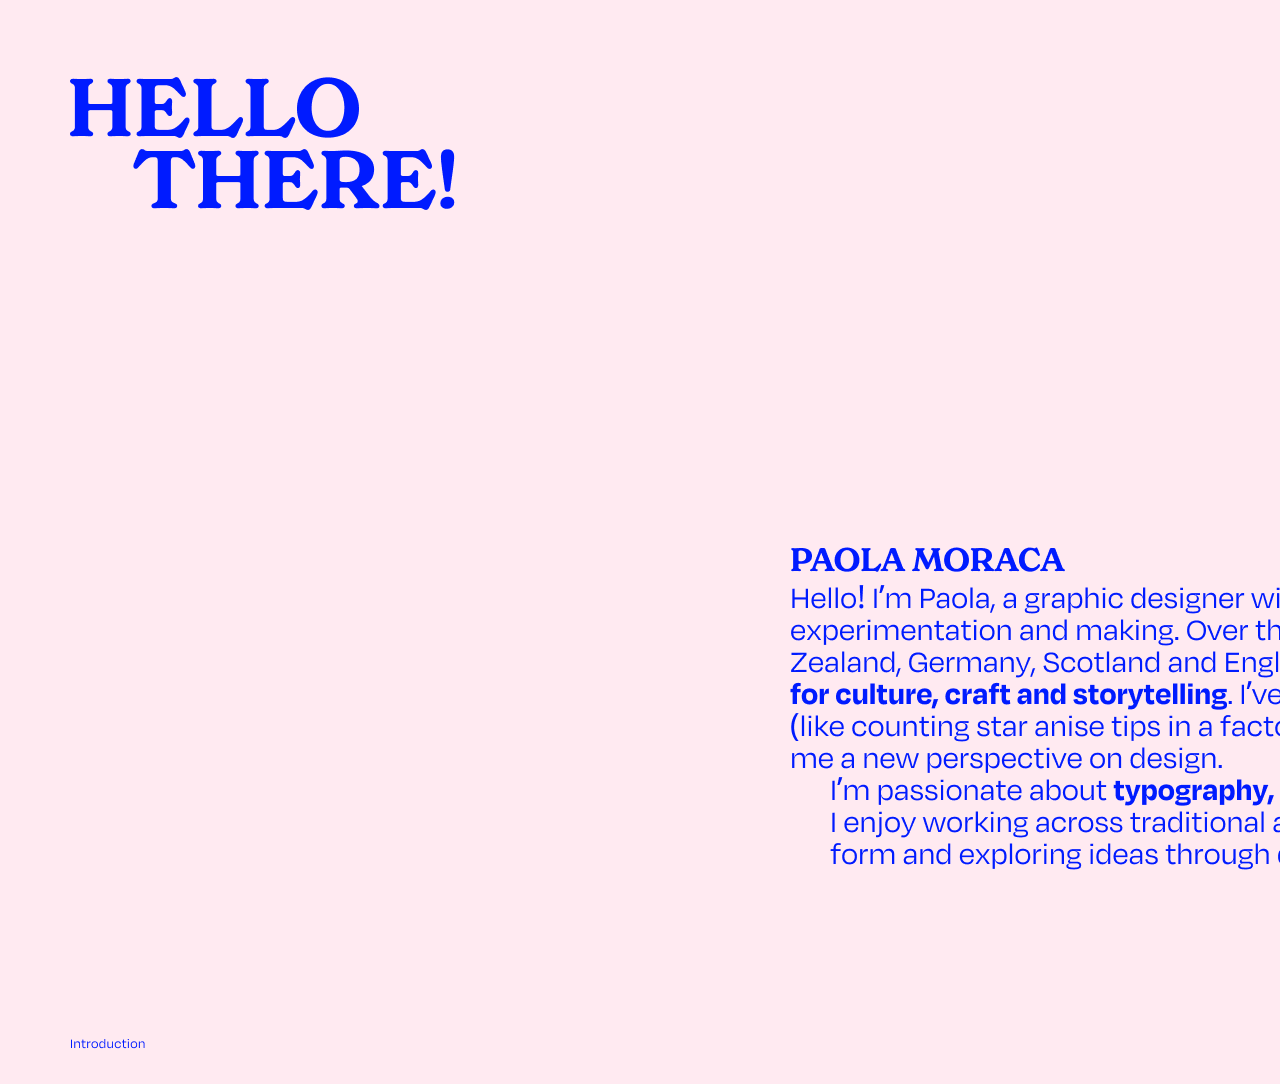
==== about.html @ 7eaec28c "Create about.html" ====
<!DOCTYPE html>
<html lang="it">
<head>
  <meta charset="UTF-8">
  <meta name="viewport" content="width=device-width, initial-scale=1.0">
  <title>About</title>

  <link rel="stylesheet" href="style.css">
</head>

<body class="about-page">

<img src="images/about.png" class="about-img">

</body>
</html>
---- style.css ----
/* =========================
   FONTS
========================= */

@font-face {
  font-family: "HC Gleam";
  src: url("./fonts/hc-gleam.otf") format("opentype");
}

@font-face {
  font-family: "New Spirit";
  src: url("./fonts/new-spirit.otf") format("opentype");
}

@font-face {
  font-family: "New Spirit Bold";
  src: url("./fonts/new-spirit-bold.otf") format("opentype");
}

/* =========================
   RESET BASE
========================= */

body {
  margin: 0;
  padding: 0;
  background: #FFEAF1;
  color: #FF4FB8;
  overflow: hidden;
}

/* =========================
   COVER
========================= */

.bg {
  position: fixed;
  inset: 0;
  background-image: url("./images/cover.png");
  background-size: cover;
  background-position: center;
  z-index: 0;
  pointer-events: none;
}

/* =========================
   WORK (ALTO SINISTRA)
========================= */

.work {
  position: absolute;
  top: 40px;
  left: 40px;

  display: flex;
  flex-direction: column;
  gap: 4px;
  z-index: 5;
}

.work-title {
  font-family: "New Spirit Bold";
  font-size: 22px;
  margin-bottom: 6px;
}

.project {
  font-family: "New Spirit";
  font-size: 16px;
  text-decoration: none;
  color: #FF4FB8;

  line-height: 1.05;
  letter-spacing: 0.4px;
}

.project:hover {
  opacity: 0.6;
  transform: translateX(5px);
}

/* =========================
   ABOUT (ALTO DESTRA)
========================= */

.about-link {
  position: absolute;
  top: 40px;
  right: 40px;

  font-family: "New Spirit";
  font-size: 16px;
  text-decoration: none;
  color: #FF4FB8;

  z-index: 5;
}

.about-link:hover {
  opacity: 0.6;
}

/* =========================
   NAME (BASSO SINISTRA)
========================= */

.name-bottom {
  position: absolute;
  bottom: 40px;
  left: 40px;

  font-family: "HC Gleam", serif;
  font-size: 48px;
  line-height: 0.9;

  z-index: 5;
}
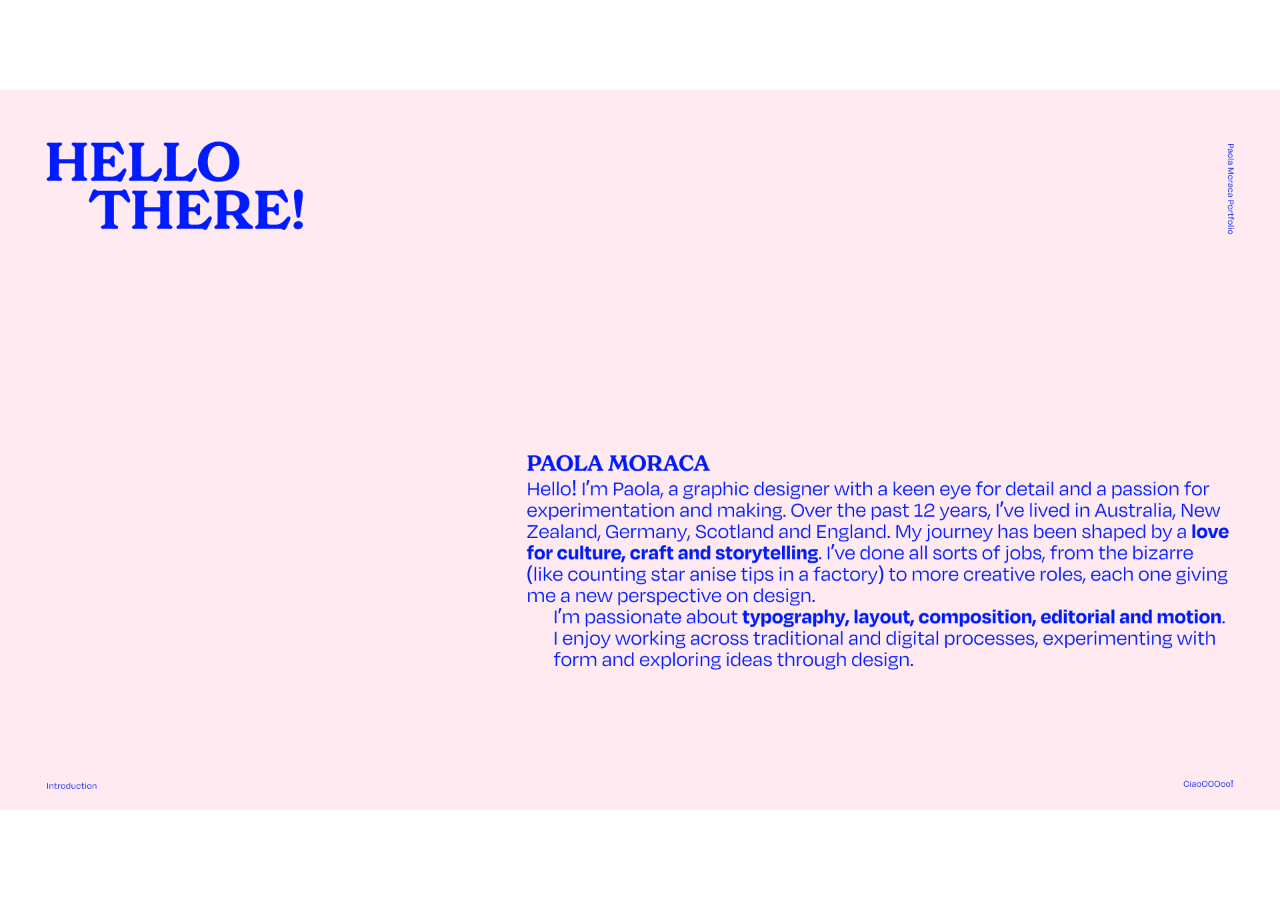
==== commit 82e18248: "Update about.html" ====
--- a/about.html
+++ b/about.html
@@ -1,16 +1,16 @@
 <!DOCTYPE html>
 <html lang="it">
 <head>
-  <meta charset="UTF-8">
-  <meta name="viewport" content="width=device-width, initial-scale=1.0">
-  <title>About</title>
+<meta charset="UTF-8">
+<meta name="viewport" content="width=device-width, initial-scale=1.0">
+<title>About</title>
 
-  <link rel="stylesheet" href="style.css">
+<link rel="stylesheet" href="style.css">
 </head>
 
-<body class="about-page">
+<body class="single-page">
 
-<img src="images/about.png" class="about-img">
+<img src="images/about.png" alt="About">
 
 </body>
 </html>
--- a/style.css
+++ b/style.css
@@ -1,118 +1,163 @@
-
-/* =========================
-   FONTS
-========================= */
+/* --------------------
+FONTS
+-------------------- */
 
 @font-face {
-  font-family: "HC Gleam";
-  src: url("./fonts/hc-gleam.otf") format("opentype");
+    font-family: "New Spirit";
+    src: url("./fonts/new-spirit.otf") format("opentype");
 }
 
 @font-face {
-  font-family: "New Spirit";
-  src: url("./fonts/new-spirit.otf") format("opentype");
+    font-family: "New Spirit Bold";
+    src: url("./fonts/new-spirit-bold.otf") format("opentype");
 }
 
 @font-face {
-  font-family: "New Spirit Bold";
-  src: url("./fonts/new-spirit-bold.otf") format("opentype");
+    font-family: "Degular";
+    src: url("./fonts/degular.otf") format("opentype");
 }
 
-/* =========================
-   RESET BASE
-========================= */
+/* --------------------
+HOME
+-------------------- */
 
-body {
-  margin: 0;
-  padding: 0;
-  background: #FFEAF1;
-  color: #FF4FB8;
-  overflow: hidden;
+.home{
+    margin:0;
+    overflow:hidden;
+    background:#FFEAF1;
 }
 
-/* =========================
-   COVER
-========================= */
+/* cover */
 
-.bg {
-  position: fixed;
-  inset: 0;
-  background-image: url("./images/cover.png");
-  background-size: cover;
-  background-position: center;
-  z-index: 0;
-  pointer-events: none;
+.bg{
+    position:fixed;
+    inset:0;
+
+    background-image:url("./images/cover.png");
+    background-size:cover;
+    background-position:center;
+
+    z-index:0;
 }
 
-/* =========================
-   WORK (ALTO SINISTRA)
-========================= */
+/* work */
 
-.work {
-  position: absolute;
-  top: 40px;
-  left: 40px;
+.work{
+    position:absolute;
+    top:40px;
+    left:40px;
 
-  display: flex;
-  flex-direction: column;
-  gap: 4px;
-  z-index: 5;
+    z-index:10;
+
+    display:flex;
+    flex-direction:column;
 }
 
-.work-title {
-  font-family: "New Spirit Bold";
-  font-size: 22px;
-  margin-bottom: 6px;
+.work-title{
+    font-family:"New Spirit Bold";
+    font-size:24px;
+
+    color:#FF4FB8;
+
+    margin-bottom:10px;
 }
 
-.project {
-  font-family: "New Spirit";
-  font-size: 16px;
-  text-decoration: none;
-  color: #FF4FB8;
+.project{
+    font-family:"New Spirit";
+    font-size:18px;
 
-  line-height: 1.05;
-  letter-spacing: 0.4px;
+    line-height:1.05;
+
+    text-decoration:none;
+    color:#FF4FB8;
 }
 
-.project:hover {
-  opacity: 0.6;
-  transform: translateX(5px);
+.project:hover{
+    opacity:.6;
 }
 
-/* =========================
-   ABOUT (ALTO DESTRA)
-========================= */
+/* menu right */
 
-.about-link {
-  position: absolute;
-  top: 40px;
-  right: 40px;
+.menu-right{
+    position:absolute;
 
-  font-family: "New Spirit";
-  font-size: 16px;
-  text-decoration: none;
-  color: #FF4FB8;
+    top:40px;
+    right:40px;
 
-  z-index: 5;
+    z-index:10;
+
+    display:flex;
+    flex-direction:column;
+    align-items:flex-end;
+
+    gap:4px;
 }
 
-.about-link:hover {
-  opacity: 0.6;
+.menu-right a{
+    font-family:"New Spirit";
+    font-size:18px;
+
+    color:#FF4FB8;
+    text-decoration:none;
 }
 
-/* =========================
-   NAME (BASSO SINISTRA)
-========================= */
+.menu-right a:hover{
+    opacity:.6;
+}
 
-.name-bottom {
-  position: absolute;
-  bottom: 40px;
-  left: 40px;
+/* nome */
 
-  font-family: "HC Gleam", serif;
-  font-size: 48px;
-  line-height: 0.9;
+.name{
+    position:absolute;
 
-  z-index: 5;
+    left:40px;
+    bottom:40px;
+
+    z-index:10;
+
+    font-family:"New Spirit Bold";
+    font-size:72px;
+
+    line-height:.82;
+
+    color:#FF4FB8;
 }
+
+/* --------------------
+PROJECT PAGES
+-------------------- */
+
+.project-page-body{
+    margin:0;
+    background:white;
+}
+
+.project-page{
+    width:100%;
+}
+
+.project-page img{
+    width:100%;
+    height:auto;
+    display:block;
+}
+
+/* --------------------
+ABOUT + CONTACT
+-------------------- */
+
+.single-page{
+    margin:0;
+    width:100vw;
+    height:100vh;
+    overflow:hidden;
+    background:white;
+}
+
+.single-page img{
+    width:100vw;
+    height:100vh;
+
+    object-fit:contain;
+    display:block;
+}
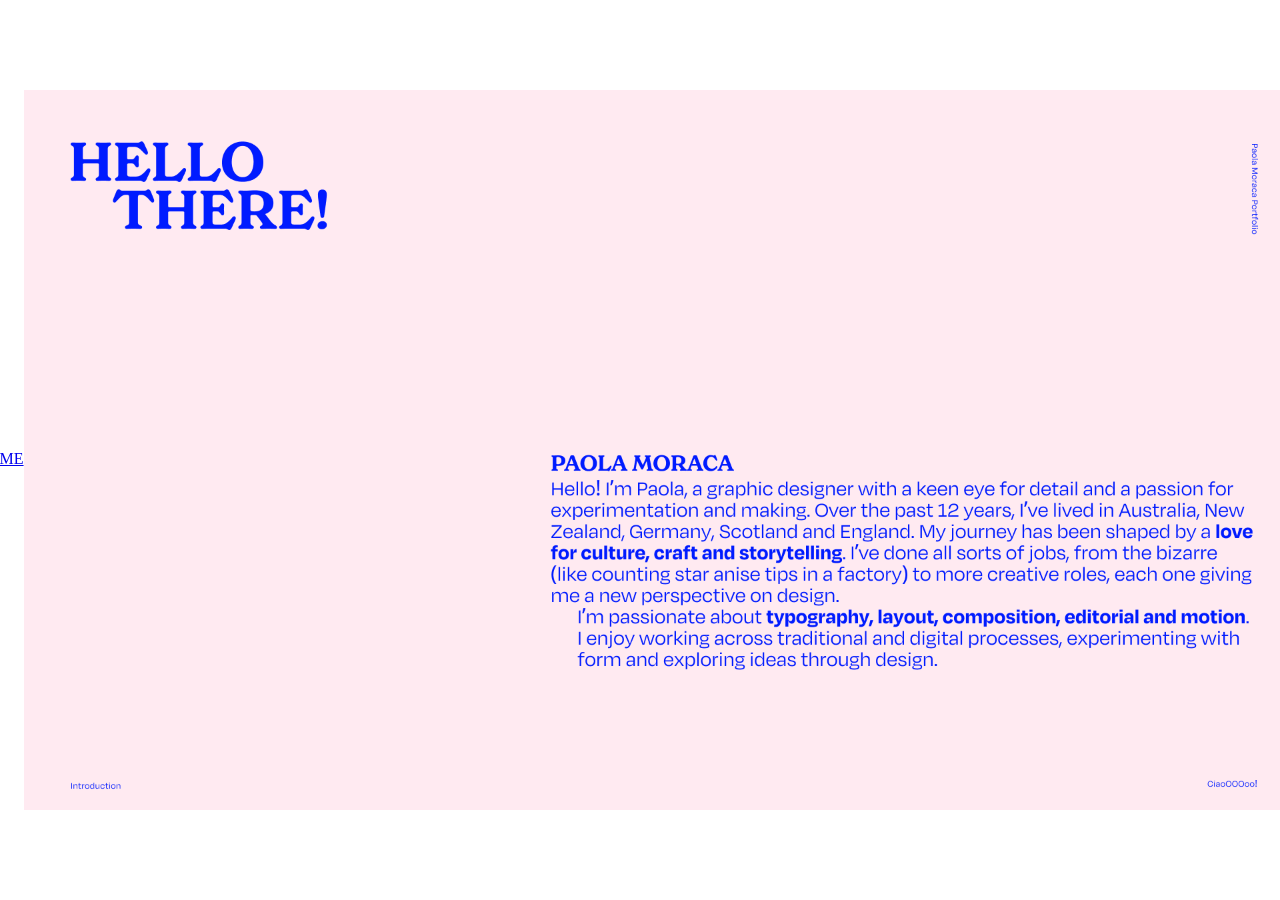
==== commit 062f7add: "Update about.html" ====
--- a/about.html
+++ b/about.html
@@ -1,16 +1,23 @@
 <!DOCTYPE html>
 <html lang="it">
+
 <head>
-<meta charset="UTF-8">
-<meta name="viewport" content="width=device-width, initial-scale=1.0">
-<title>About</title>
-
-<link rel="stylesheet" href="style.css">
+  <meta charset="UTF-8">
+  <meta name="viewport" content="width=device-width, initial-scale=1.0">
+  <title>About</title>
+  <link rel="stylesheet" href="style.css">
 </head>
 
 <body class="single-page">
 
-<img src="images/about.png" alt="About">
+  <!-- HOME BUTTON -->
+  <header class="top">
+    <a href="index.html">← HOME</a>
+  </header>
+
+  <!-- ABOUT IMAGE -->
+  <img src="images/about.png" alt="About">
 
 </body>
+
 </html>
--- a/style.css
+++ b/style.css
@@ -1,163 +1,359 @@
-/* --------------------
-FONTS
--------------------- */
-
-@font-face {
-    font-family: "New Spirit";
-    src: url("./fonts/new-spirit.otf") format("opentype");
-}
-
-@font-face {
-    font-family: "New Spirit Bold";
-    src: url("./fonts/new-spirit-bold.otf") format("opentype");
-}
-
-@font-face {
-    font-family: "Degular";
-    src: url("./fonts/degular.otf") format("opentype");
-}
-
-/* --------------------
-HOME
--------------------- */
+/* =========================
+   RESET
+========================= */
+
+*{
+  box-sizing:border-box;
+}
+
+html, body{
+  margin:0;
+  padding:0;
+  width:100%;
+  overflow-x:hidden;
+  -webkit-text-size-adjust:100%;
+}
+
+body{
+  background:#FFEAF1;
+}
+
+/* =========================
+   FONT (WEB SAFE FIX)
+========================= */
+
+@font-face{
+  font-family:"New Spirit";
+  src:url("./fonts/newspirit.woff2") format("woff2"),
+      url("./fonts/newspirit.woff") format("woff");
+  font-display:swap;
+}
+
+@font-face{
+  font-family:"New Spirit Bold";
+  src:url("./fonts/newspirit-bold.woff2") format("woff2"),
+      url("./fonts/newspirit-bold.woff") format("woff");
+  font-weight:700;
+  font-style:normal;
+  font-display:swap;
+}
+
+/* =========================
+   TYPO RESPONSIVE
+========================= */
+
+html{
+  font-size:16px;
+}
+
+@media (max-width:768px){
+  html{ font-size:14px; }
+}
+
+@media (max-width:480px){
+  html{ font-size:13px; }
+}
+
+/* =========================
+   HOME
+========================= */
 
 .home{
-    margin:0;
-    overflow:hidden;
-    background:#FFEAF1;
-}
-
-/* cover */
+  overflow:hidden;
+}
 
 .bg{
-    position:fixed;
-    inset:0;
-
-    background-image:url("./images/cover.png");
-    background-size:cover;
-    background-position:center;
-
-    z-index:0;
-}
-
-/* work */
+  position:fixed;
+  inset:0;
+  background-image:url("./images/cover.png");
+  background-size:cover;
+  background-position:center;
+  z-index:0;
+}
+
+/* =========================
+   COVER TEXT
+========================= */
+
+.cover-text{
+  position:fixed;
+  top:50%;
+  left:40px;
+  transform:translateY(-60%);
+  width:min(600px, 40vw);
+  z-index:2;
+  pointer-events:none;
+}
+
+/* =========================
+   MENU LEFT
+========================= */
 
 .work{
-    position:absolute;
-    top:40px;
-    left:40px;
-
-    z-index:10;
-
-    display:flex;
+  position:absolute;
+  top:20px;
+  left:40px;
+  z-index:10;
+}
+
+.menu-group{
+  display:flex;
+  flex-direction:column;
+}
+
+.work-title{
+  font-family:"New Spirit Bold";
+  font-size:1.2rem;
+  color:#FF4FB8;
+  cursor:pointer;
+  transition:color .2s ease;
+}
+
+.work-title:hover{
+  color:#FFEAF1;
+}
+
+.submenu{
+  display:none;
+  flex-direction:column;
+  gap:4px;
+}
+
+.menu-group:hover .submenu{
+  display:flex;
+}
+
+.project{
+  font-family:"New Spirit";
+  font-size:1rem;
+  color:#FF4FB8;
+  text-decoration:none;
+  transition:color .2s ease;
+}
+
+.project:hover{
+  color:#FFEAF1;
+}
+
+/* =========================
+   TOP LINKS
+========================= */
+
+.center-link,
+.about-link{
+  position:absolute;
+  top:20px;
+  font-family:"New Spirit Bold";
+  font-size:1.2rem;
+  color:#FF4FB8;
+  text-decoration:none;
+  z-index:10;
+  transition:color .2s ease;
+}
+
+.center-link{
+  left:50%;
+  transform:translateX(-50%);
+}
+
+.about-link{
+  right:40px;
+}
+
+.center-link:hover,
+.about-link:hover{
+  color:#FFEAF1;
+}
+
+/* =========================
+   FOOTER HOME
+========================= */
+
+.footer{
+  position:absolute;
+  bottom:20px;
+  left:0;
+  width:100%;
+  display:flex;
+  flex-wrap:wrap;
+  justify-content:space-between;
+  padding:0 40px;
+  gap:10px;
+}
+
+.label{
+  font-family:"New Spirit Bold";
+  font-size:1rem;
+  color:#FF4FB8;
+}
+
+.value{
+  font-family:"New Spirit";
+  font-size:1.15rem;
+  color:#FF4FB8;
+  text-decoration:none;
+}
+
+/* ❗ HOVER SENZA TRASPARENZA */
+.value:hover{
+  color:#FFEAF1;
+  opacity:1;
+}
+
+/* =========================
+   PROJECT PAGE BASE
+========================= */
+
+.project-page-body{
+  margin:0;
+  background:white;
+}
+
+.project-page{
+  width:100%;
+  overflow-x:hidden;
+}
+
+.project-page img,
+.project-page video{
+  width:100%;
+  height:auto;
+  display:block;
+}
+
+/* =========================
+   CLAY TO CLOUD IFRAME FIX
+========================= */
+
+.external-iframe{
+  width:100%;
+  height:100vh;
+  height:100svh;
+  border:0;
+  display:block;
+}
+
+/* =========================
+   PROJECT NAV (TOP + BOTTOM)
+========================= */
+
+.project-nav-top,
+.project-nav-bottom{
+  display:flex;
+  justify-content:space-between;
+  align-items:center;
+  padding:20px 40px;
+
+  background:#001BFF;
+  min-height:60px;
+}
+
+.project-nav-top a,
+.project-nav-bottom a{
+  font-family:"New Spirit Bold";
+  font-size:18px;
+  color:#FF4FB8;
+
+  text-decoration:none;
+
+  /* ❗ FIX: niente trasparenza */
+  opacity:1;
+  transition:color .2s ease;
+}
+
+/* ❗ hover SOLO colore */
+.project-nav-top a:hover,
+.project-nav-bottom a:hover{
+  color:#FFEAF1;
+  opacity:1;
+}
+
+.project-counter{
+  font-family:"New Spirit Bold";
+  font-size:18px;
+  color:#FF4FB8;
+}
+
+.project-counter a{
+  font-family:"New Spirit Bold";
+  font-size:18px;
+  color:#FF4FB8;
+  text-decoration:none;
+  transition:color .2s ease;
+}
+
+.project-counter a:hover{
+  color:#FFEAF1;
+}
+
+/* =========================
+   ABOUT PAGE FIX (NO MORE HUGE IMAGE)
+========================= */
+
+.single-page{
+  margin:0;
+  width:100%;
+  min-height:100vh;
+  display:flex;
+  justify-content:center;
+  align-items:center;
+  overflow:hidden;
+  background:white;
+}
+
+.single-page img{
+  max-width:100%;
+  max-height:100vh;
+  width:auto;
+  height:auto;
+  object-fit:contain;
+}
+
+/* =========================
+   MOBILE FIX
+========================= */
+
+@media (max-width:768px){
+
+  .work{
+    left:20px;
+  }
+
+  .about-link{
+    right:20px;
+  }
+
+  .footer{
     flex-direction:column;
-}
-
-.work-title{
-    font-family:"New Spirit Bold";
-    font-size:24px;
-
-    color:#FF4FB8;
-
-    margin-bottom:10px;
-}
-
-.project{
-    font-family:"New Spirit";
-    font-size:18px;
-
-    line-height:1.05;
-
-    text-decoration:none;
-    color:#FF4FB8;
-}
-
-.project:hover{
-    opacity:.6;
-}
-
-/* menu right */
-
-.menu-right{
-    position:absolute;
-
-    top:40px;
-    right:40px;
-
-    z-index:10;
-
-    display:flex;
-    flex-direction:column;
-    align-items:flex-end;
-
-    gap:4px;
-}
-
-.menu-right a{
-    font-family:"New Spirit";
-    font-size:18px;
-
-    color:#FF4FB8;
-    text-decoration:none;
-}
-
-.menu-right a:hover{
-    opacity:.6;
-}
-
-/* nome */
-
-.name{
-    position:absolute;
-
-    left:40px;
-    bottom:40px;
-
-    z-index:10;
-
-    font-family:"New Spirit Bold";
-    font-size:72px;
-
-    line-height:.82;
-
-    color:#FF4FB8;
-}
-
-/* --------------------
-PROJECT PAGES
--------------------- */
-
-.project-page-body{
-    margin:0;
-    background:white;
-}
-
-.project-page{
-    width:100%;
-}
-
-.project-page img{
-    width:100%;
-    height:auto;
-    display:block;
-}
-
-/* --------------------
-ABOUT + CONTACT
--------------------- */
-
-.single-page{
-    margin:0;
-    width:100vw;
-    height:100vh;
-    overflow:hidden;
-    background:white;
-}
-
-.single-page img{
-    width:100vw;
-    height:100vh;
-
-    object-fit:contain;
-    display:block;
-}
+    padding:0 20px 20px;
+  }
+
+  .project-nav-top,
+  .project-nav-bottom{
+    padding:15px 20px;
+  }
+
+  .project-nav-top a,
+  .project-nav-bottom a,
+  .project-counter{
+    font-size:14px;
+  }
+}
+
+/* =========================
+   NAV CLICK FIX
+========================= */
+
+.project-nav-top,
+.project-nav-bottom{
+  position:relative;
+  z-index:999;
+}
+
+.project-nav-top a,
+.project-nav-bottom a{
+  position:relative;
+  z-index:999;
+  display:inline-block;
+  pointer-events:auto;
+}
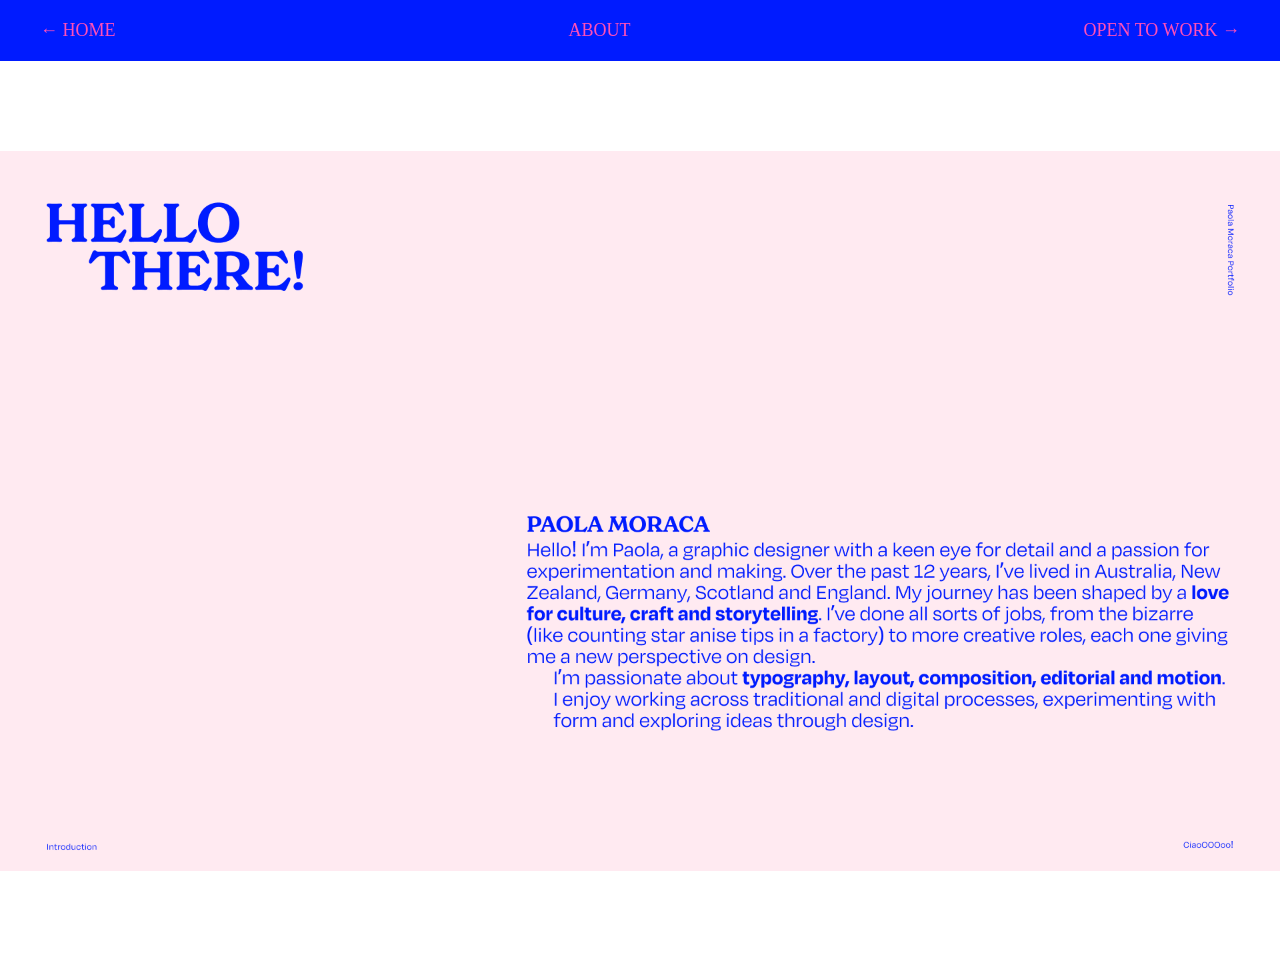
==== commit 665669ef: "Update about.html" ====
--- a/about.html
+++ b/about.html
@@ -8,16 +8,29 @@
   <link rel="stylesheet" href="style.css">
 </head>
 
-<body class="single-page">
+<body class="project-page-body">
 
-  <!-- HOME BUTTON -->
-  <header class="top">
+<!-- TOP NAV (UGUALE AI PROGETTI) -->
+<nav class="project-nav-top">
+
+  <div class="project-nav-left">
     <a href="index.html">← HOME</a>
-  </header>
+  </div>
 
-  <!-- ABOUT IMAGE -->
+  <div class="project-counter">
+    ABOUT
+  </div>
+
+  <div class="project-nav-right">
+    <a href="open-to-work.html">OPEN TO WORK →</a>
+  </div>
+
+</nav>
+
+<!-- ABOUT CONTENT -->
+<main class="single-page">
   <img src="images/about.png" alt="About">
+</main>
 
 </body>
-
 </html>
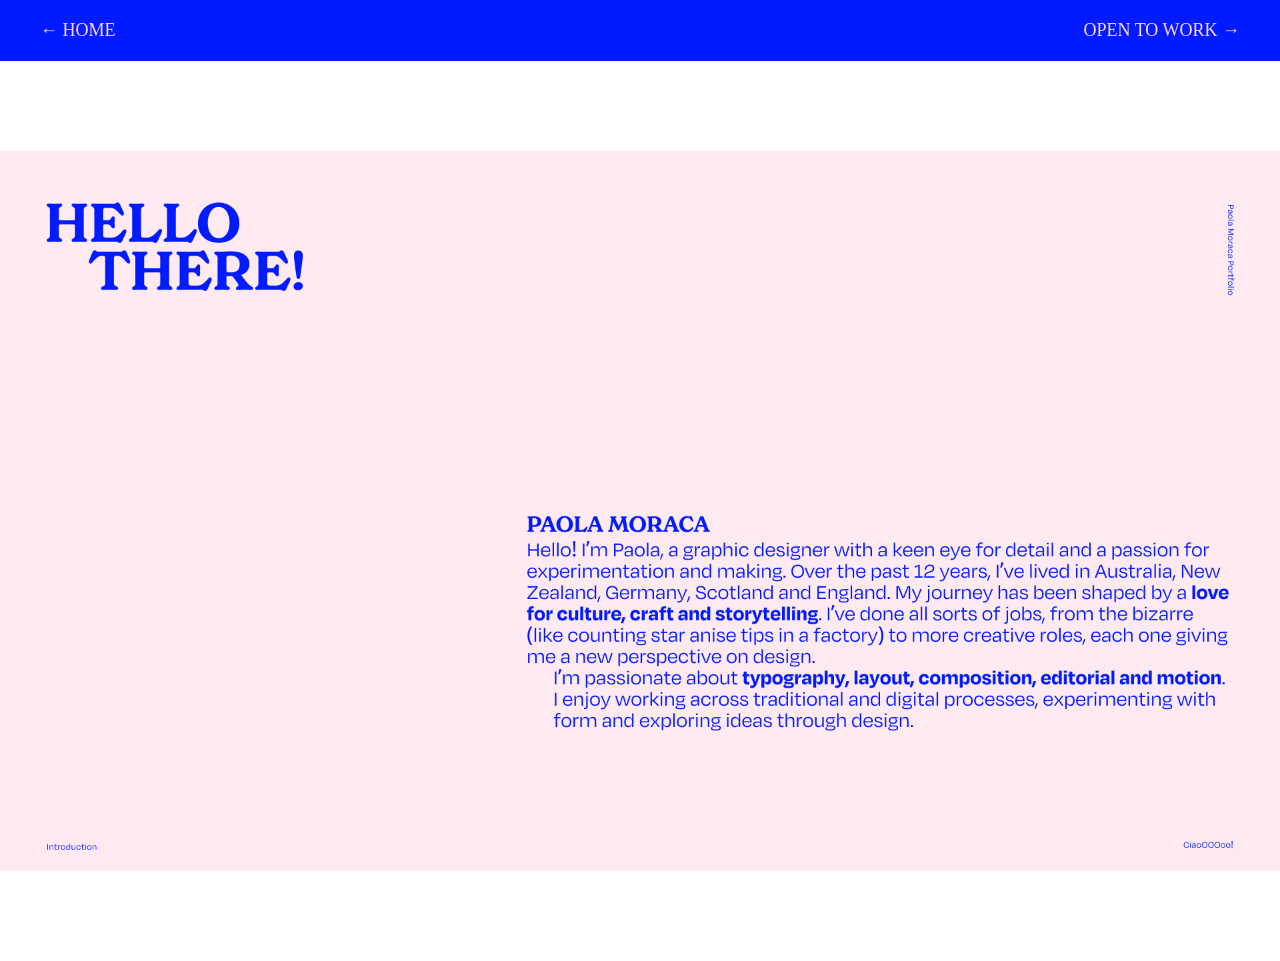
==== commit d401e8db: "Update about.html" ====
--- a/about.html
+++ b/about.html
@@ -10,16 +10,14 @@
 
 <body class="project-page-body">
 
-<!-- TOP NAV (UGUALE AI PROGETTI) -->
+<!-- TOP NAV (MINIMALE COME PROGETTO) -->
 <nav class="project-nav-top">
 
   <div class="project-nav-left">
     <a href="index.html">← HOME</a>
   </div>
 
-  <div class="project-counter">
-    ABOUT
-  </div>
+  <div class="project-counter"></div>
 
   <div class="project-nav-right">
     <a href="open-to-work.html">OPEN TO WORK →</a>
@@ -27,7 +25,7 @@
 
 </nav>
 
-<!-- ABOUT CONTENT -->
+<!-- CONTENT -->
 <main class="single-page">
   <img src="images/about.png" alt="About">
 </main>
--- a/style.css
+++ b/style.css
@@ -1,3 +1,11 @@
+:root{
+  --pink:#FFD1EA;
+  --blue:#001BFF;
+
+  /* hover leggero (non bianco, più elegante e leggibile) */
+  --hover:#FF7AC8;
+}
+
 /* =========================
    RESET
 ========================= */
@@ -19,13 +27,15 @@
 }
 
 /* =========================
-   FONT (WEB SAFE FIX)
+   FONTS
 ========================= */
 
 @font-face{
   font-family:"New Spirit";
   src:url("./fonts/newspirit.woff2") format("woff2"),
       url("./fonts/newspirit.woff") format("woff");
+  font-weight:400;
+  font-style:normal;
   font-display:swap;
 }
 
@@ -39,7 +49,7 @@
 }
 
 /* =========================
-   TYPO RESPONSIVE
+   TYPO
 ========================= */
 
 html{
@@ -58,16 +68,12 @@
    HOME
 ========================= */
 
-.home{
-  overflow:hidden;
-}
+.home{ overflow:hidden; }
 
 .bg{
   position:fixed;
   inset:0;
-  background-image:url("./images/cover.png");
-  background-size:cover;
-  background-position:center;
+  background:url("./images/cover.png") center/cover no-repeat;
   z-index:0;
 }
 
@@ -104,13 +110,13 @@
 .work-title{
   font-family:"New Spirit Bold";
   font-size:1.2rem;
-  color:#FF4FB8;
+  color:var(--pink);
   cursor:pointer;
   transition:color .2s ease;
 }
 
 .work-title:hover{
-  color:#FFEAF1;
+  color:var(--hover);
 }
 
 .submenu{
@@ -126,13 +132,13 @@
 .project{
   font-family:"New Spirit";
   font-size:1rem;
-  color:#FF4FB8;
+  color:var(--pink);
   text-decoration:none;
   transition:color .2s ease;
 }
 
 .project:hover{
-  color:#FFEAF1;
+  color:var(--hover);
 }
 
 /* =========================
@@ -145,7 +151,7 @@
   top:20px;
   font-family:"New Spirit Bold";
   font-size:1.2rem;
-  color:#FF4FB8;
+  color:var(--pink);
   text-decoration:none;
   z-index:10;
   transition:color .2s ease;
@@ -162,7 +168,7 @@
 
 .center-link:hover,
 .about-link:hover{
-  color:#FFEAF1;
+  color:var(--hover);
 }
 
 /* =========================
@@ -175,33 +181,30 @@
   left:0;
   width:100%;
   display:flex;
+  justify-content:space-between;
   flex-wrap:wrap;
-  justify-content:space-between;
   padding:0 40px;
   gap:10px;
 }
 
 .label{
   font-family:"New Spirit Bold";
-  font-size:1rem;
-  color:#FF4FB8;
+  color:var(--pink);
 }
 
 .value{
   font-family:"New Spirit";
-  font-size:1.15rem;
-  color:#FF4FB8;
+  color:var(--pink);
   text-decoration:none;
-}
-
-/* ❗ HOVER SENZA TRASPARENZA */
+  transition:color .2s ease;
+}
+
 .value:hover{
-  color:#FFEAF1;
-  opacity:1;
-}
-
-/* =========================
-   PROJECT PAGE BASE
+  color:var(--hover);
+}
+
+/* =========================
+   PROJECT PAGE
 ========================= */
 
 .project-page-body{
@@ -209,32 +212,14 @@
   background:white;
 }
 
-.project-page{
-  width:100%;
-  overflow-x:hidden;
-}
-
 .project-page img,
 .project-page video{
   width:100%;
-  height:auto;
   display:block;
 }
 
 /* =========================
-   CLAY TO CLOUD IFRAME FIX
-========================= */
-
-.external-iframe{
-  width:100%;
-  height:100vh;
-  height:100svh;
-  border:0;
-  display:block;
-}
-
-/* =========================
-   PROJECT NAV (TOP + BOTTOM)
+   NAV TOP / BOTTOM
 ========================= */
 
 .project-nav-top,
@@ -244,50 +229,37 @@
   align-items:center;
   padding:20px 40px;
 
-  background:#001BFF;
+  background:var(--blue);
   min-height:60px;
 }
 
+/* LINKS */
 .project-nav-top a,
 .project-nav-bottom a{
   font-family:"New Spirit Bold";
   font-size:18px;
-  color:#FF4FB8;
-
+  color:var(--pink);
   text-decoration:none;
 
-  /* ❗ FIX: niente trasparenza */
-  opacity:1;
-  transition:color .2s ease;
-}
-
-/* ❗ hover SOLO colore */
+  transition:color .2s ease, transform .15s ease;
+}
+
+/* HOVER (NO WHITE, COERENTE) */
 .project-nav-top a:hover,
 .project-nav-bottom a:hover{
-  color:#FFEAF1;
-  opacity:1;
-}
-
+  color:var(--hover);
+  transform:translateY(-1px);
+}
+
+/* COUNTER */
 .project-counter{
   font-family:"New Spirit Bold";
   font-size:18px;
-  color:#FF4FB8;
-}
-
-.project-counter a{
-  font-family:"New Spirit Bold";
-  font-size:18px;
-  color:#FF4FB8;
-  text-decoration:none;
-  transition:color .2s ease;
-}
-
-.project-counter a:hover{
-  color:#FFEAF1;
-}
-
-/* =========================
-   ABOUT PAGE FIX (NO MORE HUGE IMAGE)
+  color:var(--pink);
+}
+
+/* =========================
+   ABOUT FIX
 ========================= */
 
 .single-page{
@@ -297,8 +269,8 @@
   display:flex;
   justify-content:center;
   align-items:center;
+  background:white;
   overflow:hidden;
-  background:white;
 }
 
 .single-page img{
@@ -310,18 +282,14 @@
 }
 
 /* =========================
-   MOBILE FIX
+   MOBILE
 ========================= */
 
 @media (max-width:768px){
 
-  .work{
-    left:20px;
-  }
-
-  .about-link{
-    right:20px;
-  }
+  .work{ left:20px; }
+
+  .about-link{ right:20px; }
 
   .footer{
     flex-direction:column;
@@ -341,19 +309,13 @@
 }
 
 /* =========================
-   NAV CLICK FIX
-========================= */
-
-.project-nav-top,
-.project-nav-bottom{
-  position:relative;
-  z-index:999;
-}
+   CLICK FIX (IMPORTANT)
+========================= */
 
 .project-nav-top a,
 .project-nav-bottom a{
   position:relative;
-  z-index:999;
+  z-index:10;
   display:inline-block;
   pointer-events:auto;
 }
